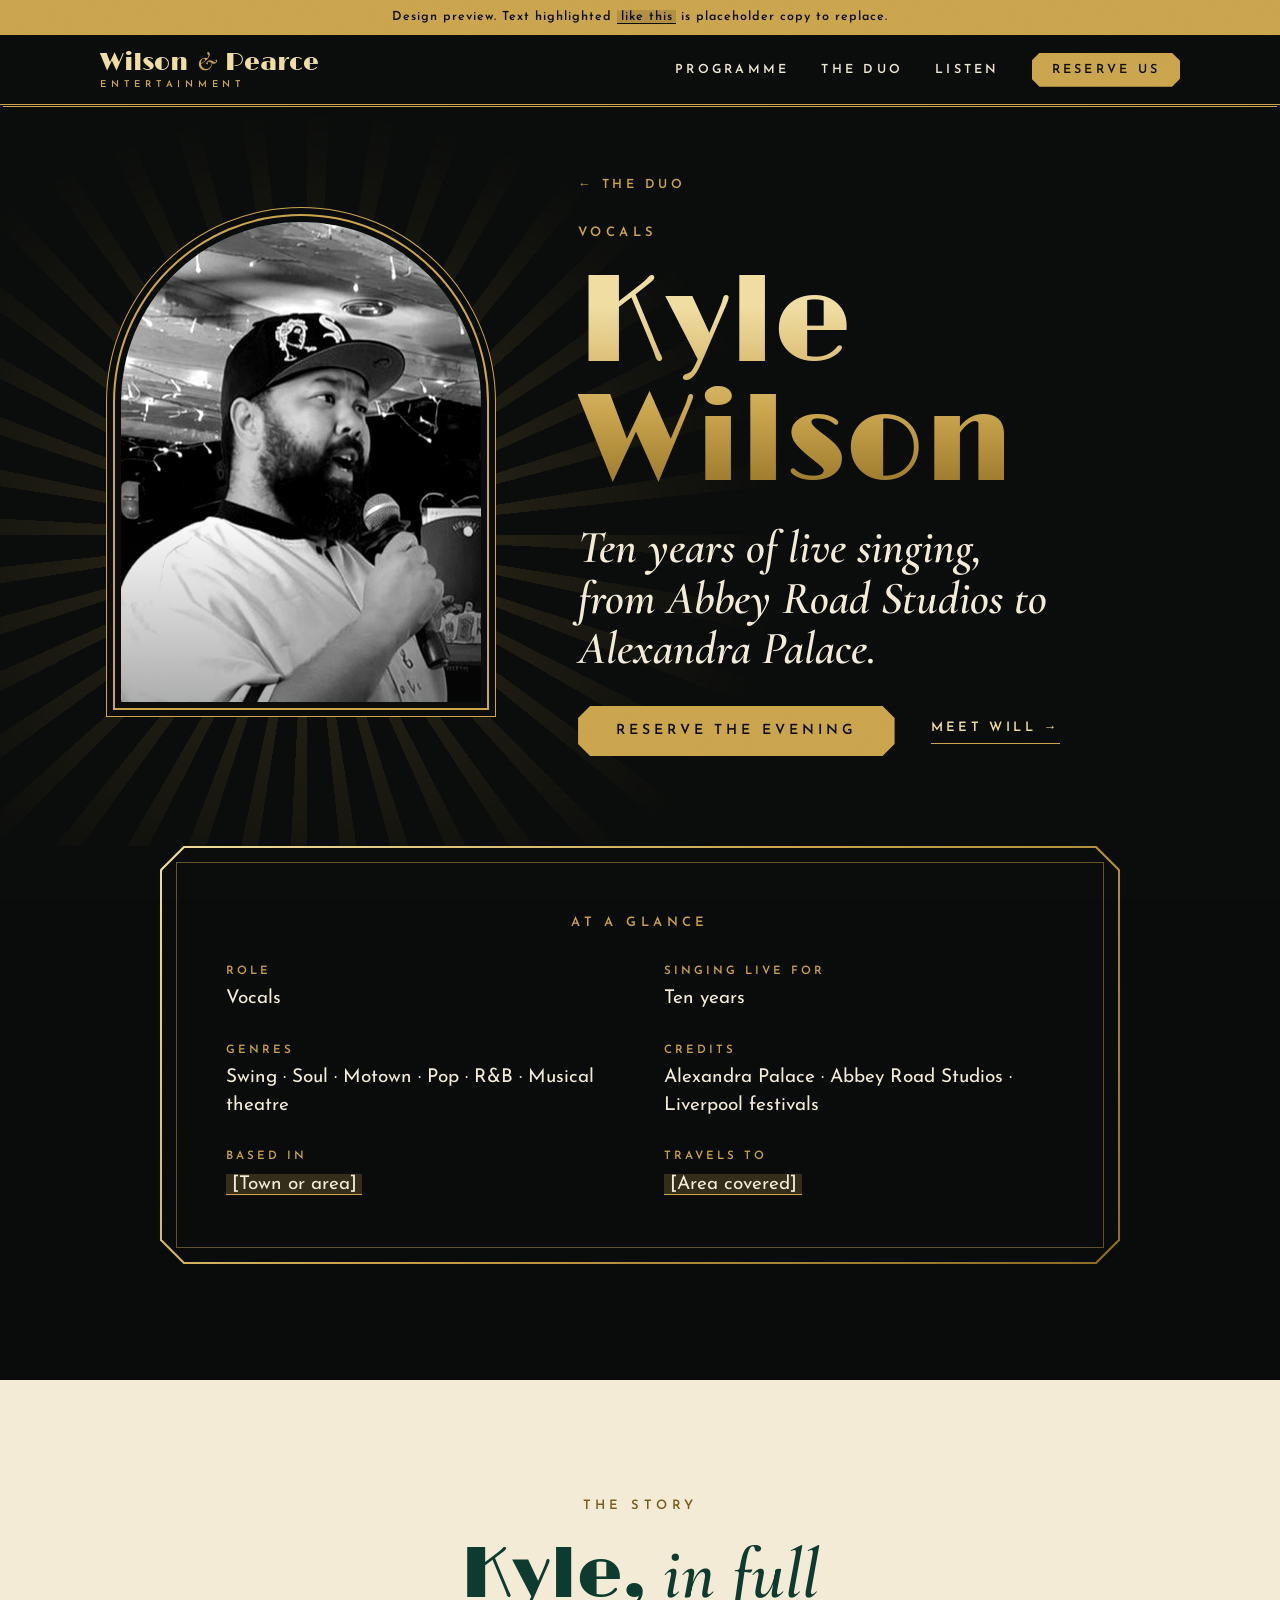
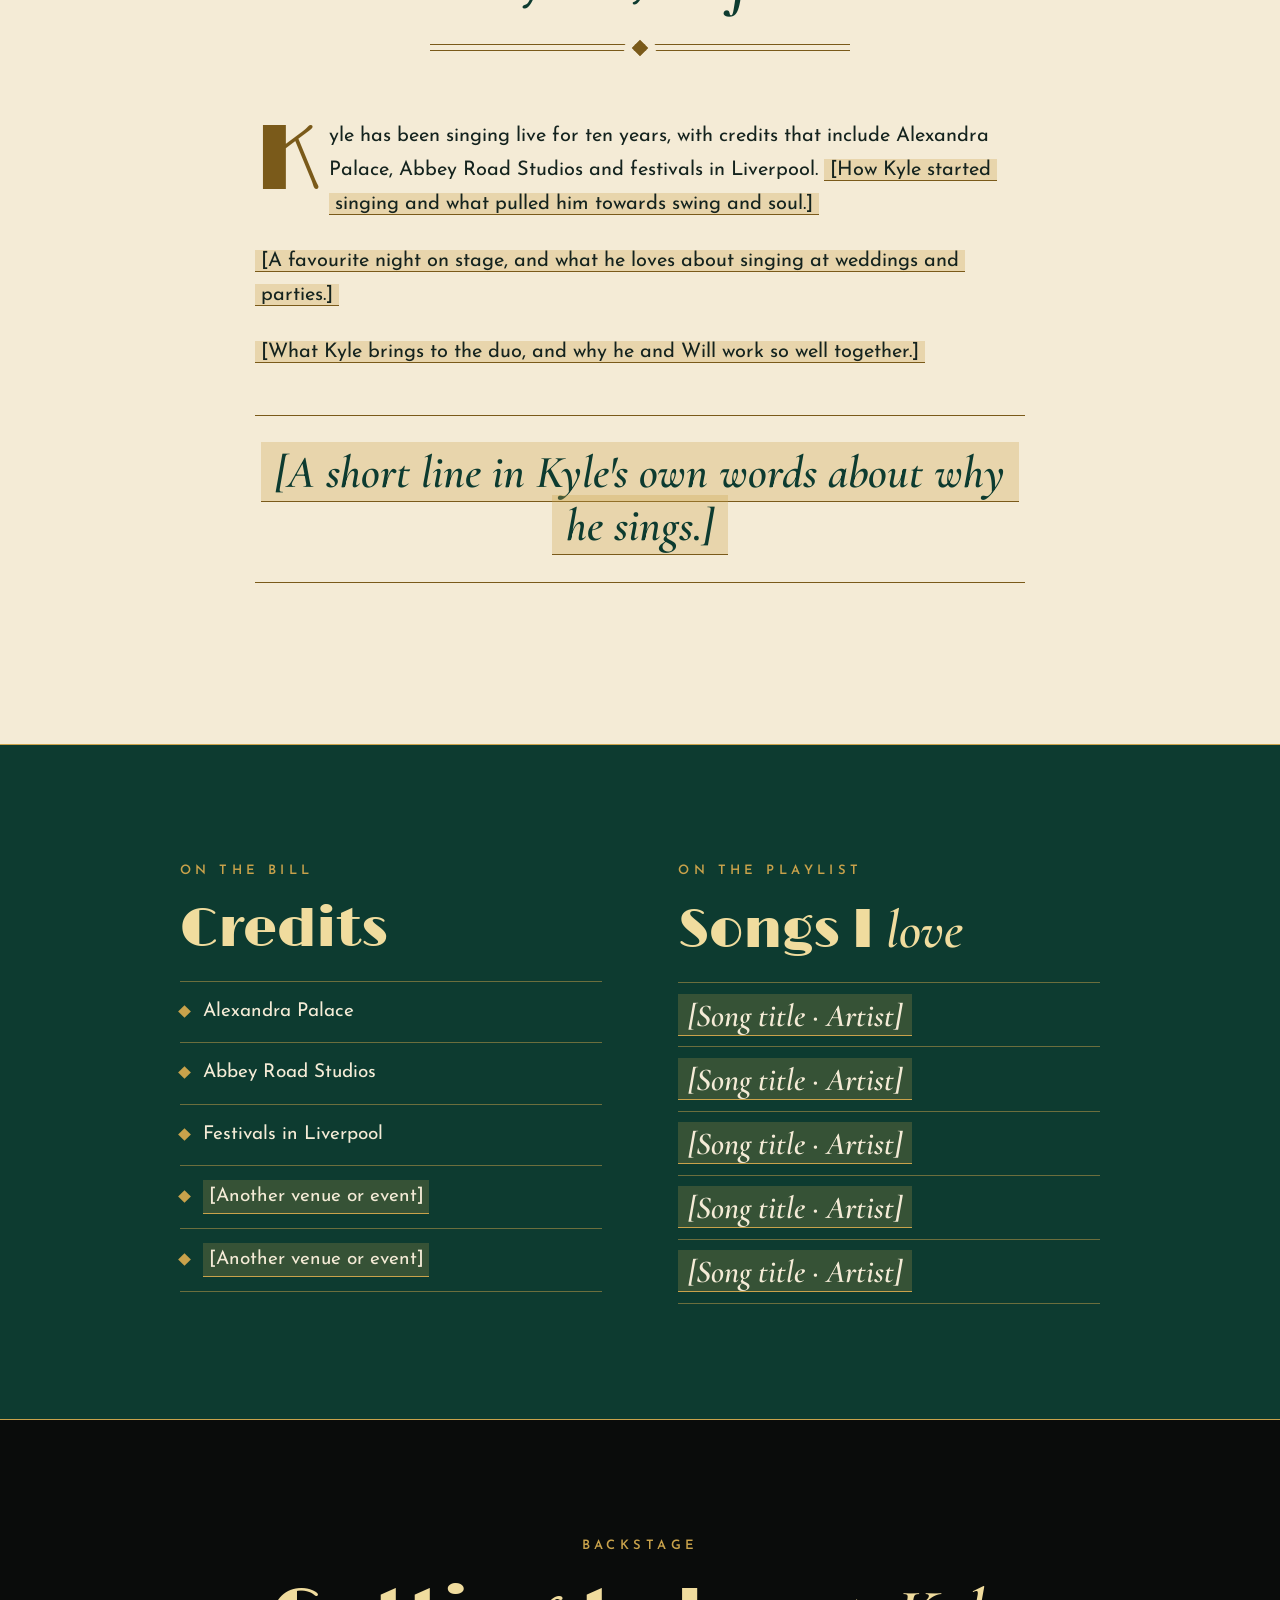
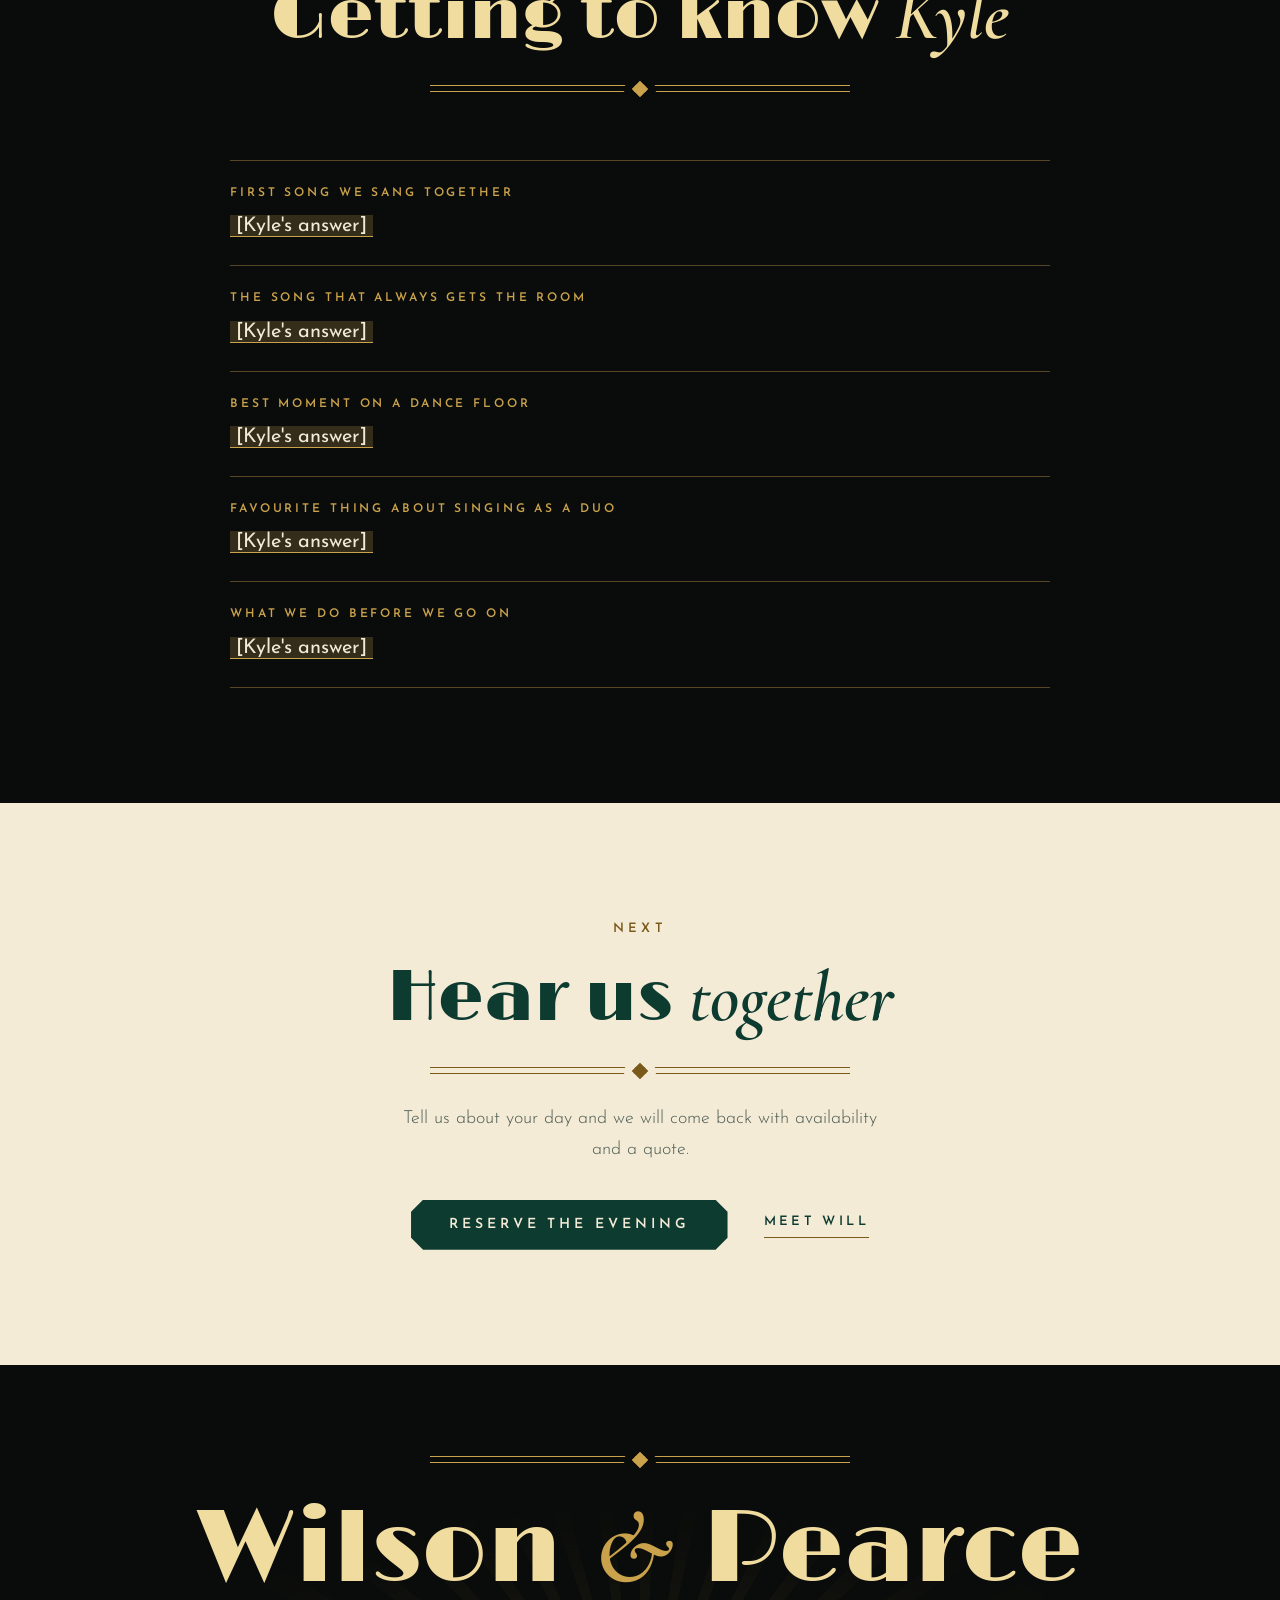
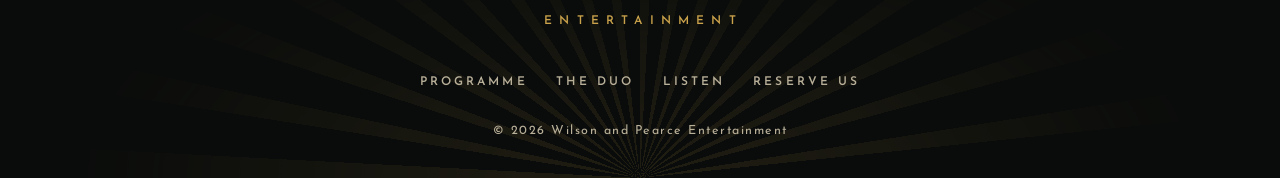
==== kyle.html @ 22809ca3 "Add files via upload" ====
<!doctype html>
<html lang="en-GB">
<head>
<meta charset="utf-8">
<meta name="viewport" content="width=device-width, initial-scale=1">
<meta name="description" content="Wilson and Pearce Entertainment: a live vocal duo for weddings, parties and events. Swing, soul, Motown and pop in close harmony.">
<title>Kyle Wilson | Wilson and Pearce Entertainment</title>
<link rel="canonical" href="https://wilsonandpearce.co.uk/kyle.html">
<meta property="og:url" content="https://wilsonandpearce.co.uk/kyle.html">
<meta property="og:site_name" content="Wilson and Pearce Entertainment">
<link rel="stylesheet" href="https://fonts.googleapis.com/css2?family=Limelight&family=Josefin+Sans:wght@300;400;600&family=Cormorant+Garamond:ital,wght@1,500;1,600&display=swap">
<link rel="stylesheet" href="style.css">
</head>
<body>
<p class="draft-note">Design preview. Text highlighted <span class="ph">like this</span> is placeholder copy to replace.</p>

<header class="site-header">
  <div class="wrap bar">
    <a class="brand" href="./" aria-label="Wilson and Pearce Entertainment, back to top">
      <span class="brand-name">Wilson <em>&amp;</em> Pearce</span>
      <span class="brand-sub">Entertainment</span>
    </a>
    <nav aria-label="Main">
      <button class="menu-btn" type="button" aria-expanded="false" aria-controls="menu">Menu</button>
      <ul id="menu">
        <li><a href="./#programme">Programme</a></li>
        <li><a href="./#us">The duo</a></li>
        <li><a href="./#listen">Listen</a></li>
        <li><a class="nav-cta" href="./#hello">Reserve us</a></li>
      </ul>
    </nav>
  </div>
</header>

<main>
  <section class="bio-hero">
    <div class="burst" aria-hidden="true"></div>
    <div class="wrap bio-hero-grid">
      <div class="bio-photo"><div class="arch photo"><img src="kyle.jpg" alt="Kyle Wilson singing into a microphone, in black and white"></div></div>
      <div class="bio-intro">
        <a class="crumb caps" href="./#us">&larr; The duo</a>
        <p class="kicker">Vocals</p>
        <h1 aria-label="Kyle Wilson"><span>Kyle</span><span>Wilson</span></h1>
        <p class="tagline">Ten years of live singing, from Abbey Road Studios to Alexandra Palace.</p>
        <div class="actions left">
          <a class="btn" href="./#hello">Reserve the evening</a>
          <a class="link" href="will.html">Meet Will &rarr;</a>
        </div>
      </div>
    </div>
  </section>

  <section class="section glance" style="padding-top:0">
    <div class="wrap">
      <div class="card"><div class="card-in">
        <p class="kicker center" style="margin-bottom:28px;position:relative">At a glance</p>
        <dl class="facts"><div><dt>Role</dt><dd>Vocals</dd></div><div><dt>Singing live for</dt><dd>Ten years</dd></div><div><dt>Genres</dt><dd>Swing &middot; Soul &middot; Motown &middot; Pop &middot; R&amp;B &middot; Musical theatre</dd></div><div><dt>Credits</dt><dd>Alexandra Palace &middot; Abbey Road Studios &middot; Liverpool festivals</dd></div><div><dt>Based in</dt><dd><span class="ph">[Town or area]</span></dd></div><div><dt>Travels to</dt><dd><span class="ph">[Area covered]</span></dd></div></dl>
      </div></div>
    </div>
  </section>

  <section class="section paper story">
    <div class="wrap">
      <div class="head">
        <p class="kicker">The story</p>
        <h2>Kyle, <em>in full</em></h2>
        <div class="rule" style="margin-top:28px" aria-hidden="true"><i></i></div>
      </div>
      <div class="story-in drop">
        <p>Kyle has been singing live for ten years, with credits that include Alexandra Palace, Abbey Road Studios and festivals in Liverpool. <span class="ph">[How Kyle started singing and what pulled him towards swing and soul.]</span></p><p><span class="ph">[A favourite night on stage, and what he loves about singing at weddings and parties.]</span></p><p><span class="ph">[What Kyle brings to the duo, and why he and Will work so well together.]</span></p>
        <blockquote class="pullquote" style="margin-inline:0"><span class="ph">[A short line in Kyle's own words about why he sings.]</span></blockquote>
      </div>
    </div>
  </section>

  <section class="section listen">
    <div class="wrap two-col">
      <div>
        <p class="kicker">On the bill</p>
        <h2>Credits</h2>
        <ul class="credits"><li>Alexandra Palace</li><li>Abbey Road Studios</li><li>Festivals in Liverpool</li><li><span class="ph">[Another venue or event]</span></li><li><span class="ph">[Another venue or event]</span></li></ul>
      </div>
      <div>
        <p class="kicker">On the playlist</p>
        <h2>Songs I <em>love</em></h2>
        <ul class="songs" style="margin-top:0"><li><span class="ph">[Song title &middot; Artist]</span></li><li><span class="ph">[Song title &middot; Artist]</span></li><li><span class="ph">[Song title &middot; Artist]</span></li><li><span class="ph">[Song title &middot; Artist]</span></li><li><span class="ph">[Song title &middot; Artist]</span></li></ul>
      </div>
    </div>
  </section>

  <section class="section">
    <div class="wrap">
      <div class="head">
        <p class="kicker">Backstage</p>
        <h2>Getting to know <em>Kyle</em></h2>
        <div class="rule" style="margin-top:28px" aria-hidden="true"><i></i></div>
      </div>
      <dl class="qa-list"><div><dt>First song we sang together</dt><dd><span class="ph">[Kyle's answer]</span></dd></div><div><dt>The song that always gets the room</dt><dd><span class="ph">[Kyle's answer]</span></dd></div><div><dt>Best moment on a dance floor</dt><dd><span class="ph">[Kyle's answer]</span></dd></div><div><dt>Favourite thing about singing as a duo</dt><dd><span class="ph">[Kyle's answer]</span></dd></div><div><dt>What we do before we go on</dt><dd><span class="ph">[Kyle's answer]</span></dd></div></dl>
    </div>
  </section>

  <section class="section paper next">
    <div class="wrap">
      <div class="head center">
        <p class="kicker">Next</p>
        <h2>Hear us <em>together</em></h2>
        <div class="rule" style="margin-top:28px" aria-hidden="true"><i></i></div>
        <p class="sub">Tell us about your day and we will come back with availability and a quote.</p>
        <div class="actions">
          <a class="btn" href="./#hello">Reserve the evening</a>
          <a class="link" href="will.html">Meet Will</a>
        </div>
      </div>
    </div>
  </section>
</main>

<footer>
  <div class="wrap">
    <div class="rule" aria-hidden="true"><i></i></div>
    <p class="big-name">Wilson <em>&amp;</em> Pearce</p>
    <p class="foot-sub">Entertainment</p>
    <nav class="footer-links" aria-label="Footer">
      <a href="./#programme">Programme</a><a href="./#us">The duo</a><a href="./#listen">Listen</a><a href="./#hello">Reserve us</a>
    </nav>
    <p class="legal">&copy; 2026 Wilson and Pearce Entertainment</p>
  </div>
</footer>

<script>
  (function () {
    var btn = document.querySelector('.menu-btn');
    var menu = document.getElementById('menu');
    btn.addEventListener('click', function () {
      var open = menu.classList.toggle('open');
      btn.setAttribute('aria-expanded', open ? 'true' : 'false');
    });
    menu.addEventListener('click', function (e) {
      if (e.target.closest('a')) { menu.classList.remove('open'); btn.setAttribute('aria-expanded', 'false'); }
    });
    })();</script>
</body>
</html>
---- style.css ----
/* Layout concept: a 1920s supper club after dark. Symmetric Art Deco composition on black and emerald: a gold sunburst behind two arched, triple-framed portraits, a theatre marquee of blinking bulbs, and the evening printed on a chamfered programme card. Ivory paper sections break up the dark. */
  :root{
    --noir:#0A0C0B;
    --emerald:#0D3B30;
    --emerald-deep:#082A22;
    --gold:#C9A24B;
    --gold-light:#F0DC9E;
    --gold-dark:#8E6B24;
    --gold-ink:#7A5A1A;
    --ivory:#F4EBD6;
    --ink:#14231E;
    --text:#EFE6D0;
    --soft:#B9B09A;
    --bg:var(--noir);
    --ph-bg:rgba(201,162,75,0.22);
    --font-display:'Limelight','Poiret One','Didot',Georgia,serif;
    --font-flair:'Cormorant Garamond','Garamond',Georgia,serif;
    --font-body:'Josefin Sans','Century Gothic','Avenir Next',sans-serif;
    --gutter:clamp(16px,4vw,40px);
    color-scheme:dark;
  }
  *,*::before,*::after{ box-sizing:border-box; }
  html{ scroll-behavior:smooth; }
  body{ background:var(--noir); color:var(--text); font-family:var(--font-body); font-weight:400; font-size:18px; line-height:1.7; -webkit-font-smoothing:antialiased; }
  body::after{
    content:""; position:fixed; inset:0; z-index:90; pointer-events:none; opacity:0.1; mix-blend-mode:overlay;
    background-image:url("data:image/svg+xml;utf8,<svg xmlns='http://www.w3.org/2000/svg' width='160' height='160'><filter id='n'><feTurbulence type='fractalNoise' baseFrequency='.9' numOctaves='2' stitchTiles='stitch'/><feColorMatrix values='0 0 0 0 1  0 0 0 0 1  0 0 0 0 1  0 0 0 .8 0'/></filter><rect width='100%' height='100%' filter='url(%23n)'/></svg>");
  }
  h1,h2,h3{ font-family:var(--font-display); font-weight:400; line-height:1.05; margin:0; text-wrap:balance; }
  h2{ font-size:clamp(36px,5.6vw,76px); color:var(--gold-light); }
  em,.flair{ font-family:var(--font-flair); font-style:italic; font-weight:600; letter-spacing:0; }
  p{ margin:0; text-wrap:pretty; }
  ul,ol,dl,dd{ list-style:none; margin:0; padding:0; }
  a{ color:inherit; text-decoration:none; }
  :focus-visible{ outline:2px solid var(--gold-light); outline-offset:4px; }
  .wrap{ max-width:1160px; margin-inline:auto; padding-inline:var(--gutter); }
  .caps{ font-family:var(--font-body); font-weight:600; font-size:12.5px; letter-spacing:0.28em; text-transform:uppercase; }
  .kicker{ font-family:var(--font-body); font-weight:600; font-size:13px; letter-spacing:0.34em; text-transform:uppercase; color:var(--gold); margin-bottom:20px; }
  .ph{ background:var(--ph-bg); box-shadow:inset 0 -1px 0 var(--gold); padding:0.05em 0.3em; -webkit-box-decoration-break:clone; box-decoration-break:clone; }
  .center{ text-align:center; }

  /* Deco rule: double line with a diamond */
  .rule{ position:relative; height:14px; max-width:420px; margin:0 auto; }
  .rule::before{ content:""; position:absolute; left:0; right:0; top:3px; border-top:1px solid var(--gold); box-shadow:0 6px 0 var(--gold); }
  .rule i{ position:absolute; left:50%; top:50%; width:12px; height:12px; transform:translate(-50%,-50%) rotate(45deg); background:var(--gold); outline:7px solid var(--bg); }

  .draft-note{ background:var(--gold); color:var(--noir); font-weight:600; font-size:12.5px; letter-spacing:0.08em; text-align:center; padding:8px var(--gutter); line-height:1.5; }
  .draft-note .ph{ background:rgba(10,12,11,0.14); box-shadow:inset 0 -1px 0 var(--noir); }

  /* Header */
  .site-header{ position:sticky; top:env(safe-area-inset-top,0px); z-index:50; background:var(--noir); border-bottom:1px solid var(--gold); box-shadow:0 4px 0 -3px var(--noir),0 5px 0 -3px var(--gold); }
  .bar{ display:flex; align-items:center; justify-content:space-between; gap:16px; padding-block:14px; }
  .brand{ display:flex; flex-direction:column; gap:5px; min-width:0; }
  .brand-name{ font-family:var(--font-display); font-size:25px; line-height:1; color:var(--gold-light); white-space:nowrap; }
  .brand-name em{ color:var(--gold); padding-inline:0.1em; font-size:1.05em; }
  .brand-sub{ font-weight:600; font-size:9.5px; letter-spacing:0.5em; text-transform:uppercase; color:var(--gold); line-height:1; }
  nav ul{ display:flex; align-items:center; gap:32px; }
  nav a{ font-weight:600; font-size:12.5px; letter-spacing:0.26em; text-transform:uppercase; color:var(--text); padding-block:6px; border-bottom:1px solid transparent; transition:color .2s ease, border-color .2s ease; }
  nav a:hover{ color:var(--gold-light); border-bottom-color:var(--gold); }
  nav a.nav-cta{ color:var(--noir); background:var(--gold); padding:11px 20px; border:0; transition:background-color .2s ease; clip-path:polygon(8px 0,calc(100% - 8px) 0,100% 8px,100% calc(100% - 8px),calc(100% - 8px) 100%,8px 100%,0 calc(100% - 8px),0 8px); }
  nav a.nav-cta:hover{ background:var(--gold-light); color:var(--noir); }
  .menu-btn{ display:none; font:600 12.5px/1 var(--font-body); letter-spacing:0.24em; text-transform:uppercase; color:var(--gold-light); background:transparent; border:1px solid var(--gold); padding:12px 18px; cursor:pointer; }

  .btn{ display:inline-flex; align-items:center; justify-content:center; background:var(--gold); color:var(--noir); border:0; padding:18px 38px;
    font:600 14px/1 var(--font-body); letter-spacing:0.28em; text-transform:uppercase; cursor:pointer; transition:background-color .2s ease;
    clip-path:polygon(12px 0,calc(100% - 12px) 0,100% 12px,100% calc(100% - 12px),calc(100% - 12px) 100%,12px 100%,0 calc(100% - 12px),0 12px); }
  .btn:hover{ background:var(--gold-light); }
  .link{ font-weight:600; font-size:13px; letter-spacing:0.26em; text-transform:uppercase; color:var(--gold-light); border-bottom:1px solid var(--gold); padding-bottom:4px; }
  .link:hover{ color:var(--ivory); }
  .actions{ display:flex; flex-wrap:wrap; justify-content:center; align-items:center; gap:22px 36px; }

  /* Hero */
  .hero{ position:relative; isolation:isolate; text-align:center; padding-block:clamp(40px,6vw,80px) clamp(56px,8vw,104px); overflow-x:clip; }
  .burst{ position:absolute; z-index:-1; inset:0; opacity:0.55; animation:glow 7s ease-in-out infinite;
    background:repeating-conic-gradient(from -90deg at 50% 66%,rgba(201,162,75,0.34) 0 3deg,transparent 3deg 9deg);
    -webkit-mask-image:radial-gradient(ellipse 62% 70% at 50% 66%,#000 5%,transparent 72%); mask-image:radial-gradient(ellipse 62% 70% at 50% 66%,#000 5%,transparent 72%); }
  @keyframes glow{ 0%,100%{ opacity:0.42; } 50%{ opacity:0.7; } }
  .eyebrow{ display:flex; align-items:center; justify-content:center; gap:18px; color:var(--gold); margin-bottom:22px; }
  .eyebrow::before,.eyebrow::after{ content:""; width:clamp(32px,8vw,90px); border-top:1px solid var(--gold); }
  .hero h1{ font-size:clamp(60px,11vw,152px); line-height:0.98; color:var(--gold-light); }
  .hero h1 span{ display:block; }
  .hero h1 em{ color:var(--gold); font-size:0.9em; padding-right:0.08em; }
  @supports ((-webkit-background-clip:text) or (background-clip:text)){
    .hero h1{ background:linear-gradient(180deg,var(--gold-light) 18%,var(--gold) 62%,var(--gold-dark) 100%); -webkit-background-clip:text; background-clip:text; -webkit-text-fill-color:transparent; color:transparent; }
    .hero h1 em{ -webkit-text-fill-color:transparent; }
  }
  .h1-sub{ margin-top:18px; font-family:var(--font-body); font-weight:600; font-size:clamp(12px,1.6vw,18px); letter-spacing:0.7em; text-transform:uppercase; color:var(--gold); padding-left:0.7em; -webkit-text-fill-color:var(--gold); }
  .tagline{ margin-top:22px; font-family:var(--font-flair); font-style:italic; font-weight:600; font-size:clamp(26px,3.6vw,46px); line-height:1.1; color:var(--ivory); }

  .portraits{ display:flex; justify-content:center; align-items:flex-start; gap:clamp(34px,7vw,104px); margin-block:clamp(36px,5vw,64px) clamp(36px,5vw,56px); padding-top:16px; }
  .portrait{ margin:0; width:clamp(150px,25vw,290px); }
  .arch{ position:relative; width:100%; aspect-ratio:3/4; border-radius:999px 999px 0 0; overflow:hidden; background:var(--emerald);
    box-shadow:0 0 0 6px var(--noir),0 0 0 8px var(--gold),0 0 0 14px var(--noir),0 0 0 15px var(--gold); }
  .arch img{ display:block; width:100%; height:100%; object-fit:cover; object-position:50% 30%; filter:grayscale(1) contrast(1.06); }
  .arch.photo::after{ content:""; position:absolute; inset:0; background:linear-gradient(180deg,rgba(10,12,11,0) 60%,rgba(10,12,11,0.35)); pointer-events:none; }
  .soon{ display:flex; flex-direction:column; align-items:center; justify-content:center; gap:8px; text-align:center; color:var(--gold-light);
    background:repeating-conic-gradient(from 0deg at 50% 100%,rgba(201,162,75,0.2) 0 5deg,transparent 5deg 12deg),var(--emerald); }
  .soon b{ font-family:var(--font-display); font-weight:400; font-size:clamp(64px,11vw,120px); line-height:1; color:var(--gold); }
  .soon small{ font-weight:600; font-size:10.5px; letter-spacing:0.22em; text-transform:uppercase; padding-inline:10px; }
  .portrait figcaption{ margin-top:30px; font-weight:600; font-size:13px; letter-spacing:0.3em; text-transform:uppercase; color:var(--gold-light); }
  .lede{ max-width:50ch; margin:0 auto 34px; color:var(--text); font-size:19px; font-weight:300; }
  .lede b{ font-weight:600; color:var(--gold-light); }

  /* Marquee */
  .marquee{ background:var(--emerald); border-block:1px solid var(--gold); padding-block:4px; }
  .bulbs{ position:relative; height:16px; overflow:hidden; }
  .bulbs::before,.bulbs::after{ content:""; position:absolute; inset:0;
    background:radial-gradient(circle,var(--gold-light) 3px,rgba(240,220,158,0) 5px) 0 50%/26px 16px repeat-x; animation:blink 1.8s steps(1) infinite; }
  .bulbs::after{ background-position:13px 50%; animation-delay:0.9s; }
  @keyframes blink{ 0%,100%{ opacity:1; } 50%{ opacity:0.2; } }
  .ticker{ overflow:hidden; }
  .ticker-track{ display:flex; width:max-content; animation:slide 34s linear infinite; }
  .ticker ul{ display:flex; align-items:center; gap:32px; padding:10px 16px; flex-shrink:0; }
  .ticker li{ font-family:var(--font-display); font-size:clamp(22px,3vw,34px); line-height:1; color:var(--gold-light); white-space:nowrap; }
  .ticker li.dot{ width:10px; height:10px; background:var(--gold); transform:rotate(45deg); }
  @keyframes slide{ to{ transform:translateX(-50%); } }

  .section{ padding-block:clamp(64px,9vw,128px); }
  section[id]{ scroll-margin-top:72px; }
  .head{ text-align:center; margin-bottom:clamp(36px,5vw,64px); }
  .head h2{ margin-bottom:26px; }
  .head .sub{ max-width:44ch; margin:26px auto 0; color:var(--soft); font-weight:300; }

  /* Programme card */
  .card{ --c:24px; max-width:960px; margin-inline:auto; padding:2px; background:linear-gradient(135deg,var(--gold-light),var(--gold) 45%,var(--gold-dark));
    clip-path:polygon(var(--c) 0,calc(100% - var(--c)) 0,100% var(--c),100% calc(100% - var(--c)),calc(100% - var(--c)) 100%,var(--c) 100%,0 calc(100% - var(--c)),0 var(--c)); }
  .card-in{ --c:23px; position:relative; background:var(--noir); padding:clamp(28px,5vw,64px);
    clip-path:polygon(var(--c) 0,calc(100% - var(--c)) 0,100% var(--c),100% calc(100% - var(--c)),calc(100% - var(--c)) 100%,var(--c) 100%,0 calc(100% - var(--c)),0 var(--c)); }
  .card-in::before{ content:""; position:absolute; inset:14px; border:1px solid rgba(201,162,75,0.45); pointer-events:none; }
  .prog{ position:relative; }
  .prog li{ display:grid; grid-template-columns:130px minmax(0,1fr); gap:4px 28px; align-items:baseline; padding-block:26px; border-top:1px solid rgba(201,162,75,0.4); }
  .prog li:first-child{ border-top:0; padding-top:6px; }
  .prog time{ font-family:var(--font-display); font-size:clamp(24px,3vw,32px); color:var(--gold); line-height:1.1; }
  .prog h3{ font-size:clamp(28px,3.6vw,42px); color:var(--ivory); margin-bottom:6px; }
  .prog p{ color:var(--soft); font-weight:300; max-width:46ch; }
  .prog .tags{ display:block; margin-top:10px; font-weight:600; font-size:11.5px; letter-spacing:0.26em; text-transform:uppercase; color:var(--gold); }
  .note-row{ position:relative; margin-top:10px; text-align:center; font-size:15px; color:var(--soft); }

  /* Paper sections */
  .paper{ --bg:var(--ivory); --ph-bg:rgba(201,162,75,0.3); background:var(--ivory); color:var(--ink); color-scheme:light; }
  .paper h2{ color:var(--emerald); }
  .paper .kicker{ color:var(--gold-ink); }
  .paper .head .sub{ color:#4A5A52; }
  .paper .ph{ box-shadow:inset 0 -1px 0 var(--gold-ink); }
  .paper .rule::before{ border-color:var(--gold-ink); box-shadow:0 6px 0 var(--gold-ink); }
  .paper .rule i{ background:var(--gold-ink); }
  .us-grid{ display:grid; grid-template-columns:repeat(2,minmax(0,1fr)); gap:clamp(48px,7vw,96px); max-width:1000px; margin-inline:auto; }
  .who{ min-width:0; display:flex; flex-direction:column; align-items:center; text-align:center; gap:12px; }
  .who .arch{ width:min(100%,300px); margin:16px 0 26px;
    box-shadow:0 0 0 6px var(--ivory),0 0 0 8px var(--gold-ink),0 0 0 14px var(--ivory),0 0 0 15px var(--gold-ink); }
  .who h3{ font-size:clamp(52px,7vw,92px); color:var(--emerald); }
  .role{ font-weight:600; font-size:12.5px; letter-spacing:0.28em; text-transform:uppercase; color:var(--gold-ink); }
  .who .bio{ max-width:38ch; margin-top:6px; }
  .qa{ width:100%; margin-top:10px; text-align:left; }
  .qa div{ padding-block:14px; border-top:1px solid rgba(122,90,26,0.5); }
  .qa dt{ font-weight:600; font-size:11.5px; letter-spacing:0.22em; text-transform:uppercase; color:var(--gold-ink); margin-bottom:3px; }
  .qa dd{ color:#3A4A43; }

  /* Listen */
  .listen{ --bg:var(--emerald); background:var(--emerald); border-block:1px solid var(--gold); }
  .listen-grid{ display:grid; grid-template-columns:minmax(0,1.1fr) minmax(0,0.9fr); gap:clamp(36px,6vw,80px); align-items:center; }
  .frame{ --c:22px; padding:2px; background:linear-gradient(135deg,var(--gold-light),var(--gold) 45%,var(--gold-dark));
    clip-path:polygon(var(--c) 0,calc(100% - var(--c)) 0,100% var(--c),100% calc(100% - var(--c)),calc(100% - var(--c)) 100%,var(--c) 100%,0 calc(100% - var(--c)),0 var(--c)); }
  .video{ --c:21px; position:relative; aspect-ratio:16/10; max-width:100%; display:flex; align-items:center; justify-content:center;
    background:repeating-conic-gradient(from 0deg at 50% 100%,rgba(201,162,75,0.14) 0 4deg,transparent 4deg 10deg),var(--noir);
    clip-path:polygon(var(--c) 0,calc(100% - var(--c)) 0,100% var(--c),100% calc(100% - var(--c)),calc(100% - var(--c)) 100%,var(--c) 100%,0 calc(100% - var(--c)),0 var(--c)); }
  .play{ width:94px; height:94px; border-radius:50%; background:var(--gold); display:flex; align-items:center; justify-content:center; box-shadow:0 0 0 6px var(--noir),0 0 0 7px var(--gold); }
  .play svg{ width:28px; height:28px; margin-left:6px; }
  .play path{ fill:var(--noir); }
  .video p{ position:absolute; inset:auto 0 16px; text-align:center; padding-inline:16px; color:var(--gold-light); font-weight:600; font-size:11.5px; letter-spacing:0.26em; text-transform:uppercase; }
  .listen-copy{ min-width:0; }
  .listen-copy h2{ margin-bottom:16px; }
  .listen-copy > p{ color:var(--soft); font-weight:300; max-width:34ch; }
  .songs{ margin-top:26px; }
  .songs li{ padding-block:14px; border-top:1px solid rgba(201,162,75,0.5); font-family:var(--font-flair); font-style:italic; font-weight:600; font-size:clamp(24px,2.6vw,32px); line-height:1.1; color:var(--ivory); }
  .songs li:last-child{ border-bottom:1px solid rgba(201,162,75,0.5); }

  /* Words */
  .words-in{ position:relative; max-width:900px; margin:0 auto; text-align:center; }
  .mark{ font-family:var(--font-display); font-size:clamp(100px,14vw,170px); line-height:0.7; color:var(--gold); height:0.55em; overflow:visible; }
  .words blockquote{ margin:22px 0 28px; font-family:var(--font-flair); font-style:italic; font-weight:600; font-size:clamp(30px,4.6vw,56px); line-height:1.12; color:var(--ivory); }
  .words figcaption{ font-weight:600; font-size:13px; letter-spacing:0.28em; text-transform:uppercase; color:var(--gold-light); }
  .words .rule{ margin-top:36px; }

  /* Hello */
  .hello-grid{ display:grid; grid-template-columns:minmax(0,0.8fr) minmax(0,1.2fr); gap:clamp(36px,6vw,88px); align-items:start; max-width:1000px; margin-inline:auto; }
  .contact{ display:grid; gap:18px; }
  .contact div{ display:flex; flex-direction:column; gap:2px; }
  .contact dt{ font-weight:600; font-size:11.5px; letter-spacing:0.24em; text-transform:uppercase; color:var(--gold-ink); }
  form{ display:grid; gap:24px; min-width:0; }
  .row2{ display:grid; grid-template-columns:repeat(2,minmax(0,1fr)); gap:24px; }
  .field{ display:flex; flex-direction:column; gap:4px; min-width:0; }
  label{ font-weight:600; font-size:11.5px; letter-spacing:0.22em; text-transform:uppercase; color:var(--gold-ink); }
  input,select,textarea{ width:100%; font:inherit; font-size:18px; font-weight:400; color:var(--ink); background:transparent; border:0; border-bottom:2px solid var(--emerald); border-radius:0; padding:10px 0; }
  select{ appearance:none; -webkit-appearance:none; cursor:pointer; padding-right:28px;
    background-image:linear-gradient(45deg,transparent 50%,var(--emerald) 50%),linear-gradient(135deg,var(--emerald) 50%,transparent 50%);
    background-position:calc(100% - 12px) 55%,calc(100% - 6px) 55%; background-size:6px 6px,6px 6px; background-repeat:no-repeat; }
  input:focus,select:focus,textarea:focus{ outline:none; background-color:rgba(201,162,75,0.16); border-bottom-color:var(--gold-ink); }
  textarea{ resize:vertical; min-height:110px; }
  .form-foot{ display:flex; flex-wrap:wrap; align-items:center; gap:18px 24px; }
  .paper .btn{ background:var(--emerald); color:var(--ivory); }
  .paper .btn:hover{ background:var(--ink); }
  #form-status{ font-size:15px; flex:1 1 220px; min-width:0; color:#3A4A43; }

  /* Footer */
  footer{ background:var(--noir); text-align:center; padding-block:clamp(48px,7vw,88px) 36px; overflow:hidden; position:relative; isolation:isolate; }
  footer::before{ content:""; position:absolute; z-index:-1; inset:0; opacity:0.4;
    background:repeating-conic-gradient(from -90deg at 50% 100%,rgba(201,162,75,0.3) 0 3deg,transparent 3deg 9deg);
    -webkit-mask-image:radial-gradient(ellipse 60% 90% at 50% 100%,#000,transparent 75%); mask-image:radial-gradient(ellipse 60% 90% at 50% 100%,#000,transparent 75%); }
  .big-name{ font-family:var(--font-display); font-size:clamp(40px,8vw,104px); line-height:1; color:var(--gold-light); margin-block:30px 10px; }
  .big-name em{ color:var(--gold); padding-inline:0.08em; }
  .foot-sub{ font-weight:600; font-size:12px; letter-spacing:0.6em; text-transform:uppercase; color:var(--gold); padding-left:0.6em; margin-bottom:34px; }
  .footer-links{ display:flex; flex-wrap:wrap; justify-content:center; gap:8px 28px; margin-bottom:22px; }
  .footer-links a{ font-weight:600; font-size:12px; letter-spacing:0.26em; text-transform:uppercase; color:var(--soft); }
  .footer-links a:hover{ color:var(--gold-light); }
  .legal{ font-size:12.5px; letter-spacing:0.12em; color:var(--soft); }

  @media (max-width:900px){
    .listen-grid,.hello-grid{ grid-template-columns:minmax(0,1fr); }
  }
  @media (max-width:760px){
    .menu-btn{ display:inline-block; }
    nav ul{ display:none; position:absolute; top:100%; left:0; right:0; flex-direction:column; align-items:flex-start; gap:20px; background:var(--noir); border-bottom:1px solid var(--gold); padding:22px var(--gutter) 28px; }
    nav ul.open{ display:flex; }
    nav a{ font-size:14px; }
    .us-grid{ grid-template-columns:minmax(0,1fr); }
    .prog li{ grid-template-columns:minmax(0,1fr); }
    .portraits{ gap:34px; }
    .portrait{ width:36vw; }
    .portrait figcaption{ font-size:11px; letter-spacing:0.2em; margin-top:26px; }
  }
  @media (max-width:560px){
    .row2{ grid-template-columns:minmax(0,1fr); }
    .brand-name{ font-size:21px; }
    .brand-sub{ letter-spacing:0.4em; }
    .eyebrow{ letter-spacing:0.2em; gap:12px; }
  }
  @media (prefers-reduced-motion:reduce){
    html{ scroll-behavior:auto; }
    .burst,.bulbs::before,.bulbs::after,.ticker-track{ animation:none; }
    *{ transition:none !important; }
  }

  html,body{ margin:0; }
  .paper .link{ color:var(--emerald); border-bottom-color:var(--gold-ink); }
  .paper .link:hover{ color:var(--ink); }
  .who h3 a{ color:inherit; }
  .arch-link{ display:block; width:min(100%,300px); }
  .arch-link .arch{ width:100%; margin:16px 0 26px; }
  .who .link{ margin-top:10px; align-self:center; }
  .portrait figcaption a{ border-bottom:1px solid transparent; transition:border-color .2s ease; }
  .portrait figcaption a:hover{ border-bottom-color:var(--gold); }

  /* Bio pages */
  .bio-hero{ position:relative; isolation:isolate; overflow-x:clip; padding-block:clamp(36px,5vw,72px) clamp(56px,7vw,96px); }
  .bio-hero .burst{ background:repeating-conic-gradient(from -90deg at 24% 58%,rgba(201,162,75,0.34) 0 3deg,transparent 3deg 9deg);
    -webkit-mask-image:radial-gradient(ellipse 52% 80% at 24% 58%,#000 5%,transparent 72%); mask-image:radial-gradient(ellipse 52% 80% at 24% 58%,#000 5%,transparent 72%); }
  .bio-hero-grid{ display:grid; grid-template-columns:minmax(0,0.8fr) minmax(0,1.2fr); gap:clamp(40px,6vw,88px); align-items:center; }
  .bio-photo{ display:flex; justify-content:center; padding:16px; min-width:0; }
  .bio-photo .arch{ width:min(100%,360px); }
  .bio-intro{ min-width:0; }
  .crumb{ display:inline-block; color:var(--gold); margin-bottom:22px; padding-bottom:3px; border-bottom:1px solid transparent; }
  .crumb:hover{ border-bottom-color:var(--gold); }
  .bio-intro h1{ font-size:clamp(60px,9.5vw,136px); line-height:0.98; color:var(--gold-light); }
  .bio-intro h1 span{ display:block; }
  @supports ((-webkit-background-clip:text) or (background-clip:text)){
    .bio-intro h1{ background:linear-gradient(180deg,var(--gold-light) 18%,var(--gold) 62%,var(--gold-dark) 100%); -webkit-background-clip:text; background-clip:text; -webkit-text-fill-color:transparent; color:transparent; }
  }
  .bio-intro .tagline{ margin-top:20px; max-width:30ch; }
  .actions.left{ justify-content:flex-start; margin-top:32px; }

  .facts{ position:relative; display:grid; grid-template-columns:repeat(2,minmax(0,1fr)); gap:28px 48px; }
  .facts dt{ font-weight:600; font-size:11.5px; letter-spacing:0.26em; text-transform:uppercase; color:var(--gold); margin-bottom:4px; }
  .facts dd{ color:var(--ivory); font-size:19px; line-height:1.45; }

  .story-in{ max-width:70ch; margin-inline:auto; }
  .story-in p{ font-size:20px; margin-bottom:1.15em; }
  .story-in.drop p:first-of-type::first-letter{ font-family:var(--font-display); float:left; font-size:4.6em; line-height:0.8; padding:0.06em 0.1em 0 0; color:var(--gold-ink); }
  .pullquote{ margin:46px 0; padding:30px 0; border-block:1px solid var(--gold-ink); text-align:center; font-family:var(--font-flair); font-style:italic; font-weight:600; font-size:clamp(28px,3.8vw,46px); line-height:1.15; color:var(--emerald); }

  .two-col{ display:grid; grid-template-columns:repeat(2,minmax(0,1fr)); gap:clamp(36px,6vw,80px); max-width:1000px; margin-inline:auto; }
  .two-col > div{ min-width:0; }
  .two-col h2{ font-size:clamp(34px,4.6vw,54px); margin-bottom:22px; }
  .credits{ border-bottom:1px solid rgba(201,162,75,0.5); }
  .credits li{ display:flex; align-items:baseline; gap:14px; padding-block:14px; border-top:1px solid rgba(201,162,75,0.5); font-size:19px; color:var(--ivory); }
  .credits li::before{ content:""; flex:none; width:9px; height:9px; background:var(--gold); transform:rotate(45deg); }

  .qa-list{ max-width:820px; margin-inline:auto; border-bottom:1px solid rgba(201,162,75,0.4); }
  .qa-list div{ padding-block:22px; border-top:1px solid rgba(201,162,75,0.4); }
  .qa-list dt{ font-weight:600; font-size:12px; letter-spacing:0.24em; text-transform:uppercase; color:var(--gold); margin-bottom:6px; }
  .qa-list dd{ color:var(--ivory); font-size:20px; }

  .next .head{ margin-bottom:0; }
  .next .actions{ margin-top:34px; }
  .bio-nav{ display:flex; flex-wrap:wrap; justify-content:center; gap:14px 36px; margin-top:26px; }

  @media (max-width:900px){
    .bio-hero-grid,.two-col{ grid-template-columns:minmax(0,1fr); }
    .bio-hero-grid{ text-align:center; }
    .bio-hero .burst{ background:repeating-conic-gradient(from -90deg at 50% 28%,rgba(201,162,75,0.34) 0 3deg,transparent 3deg 9deg);
      -webkit-mask-image:radial-gradient(ellipse 70% 50% at 50% 28%,#000 5%,transparent 72%); mask-image:radial-gradient(ellipse 70% 50% at 50% 28%,#000 5%,transparent 72%); }
    .bio-intro .tagline{ margin-inline:auto; }
    .actions.left{ justify-content:center; }
  }
  @media (max-width:560px){
    .facts{ grid-template-columns:minmax(0,1fr); }
    .bio-photo .arch{ width:min(72vw,280px); }
  }
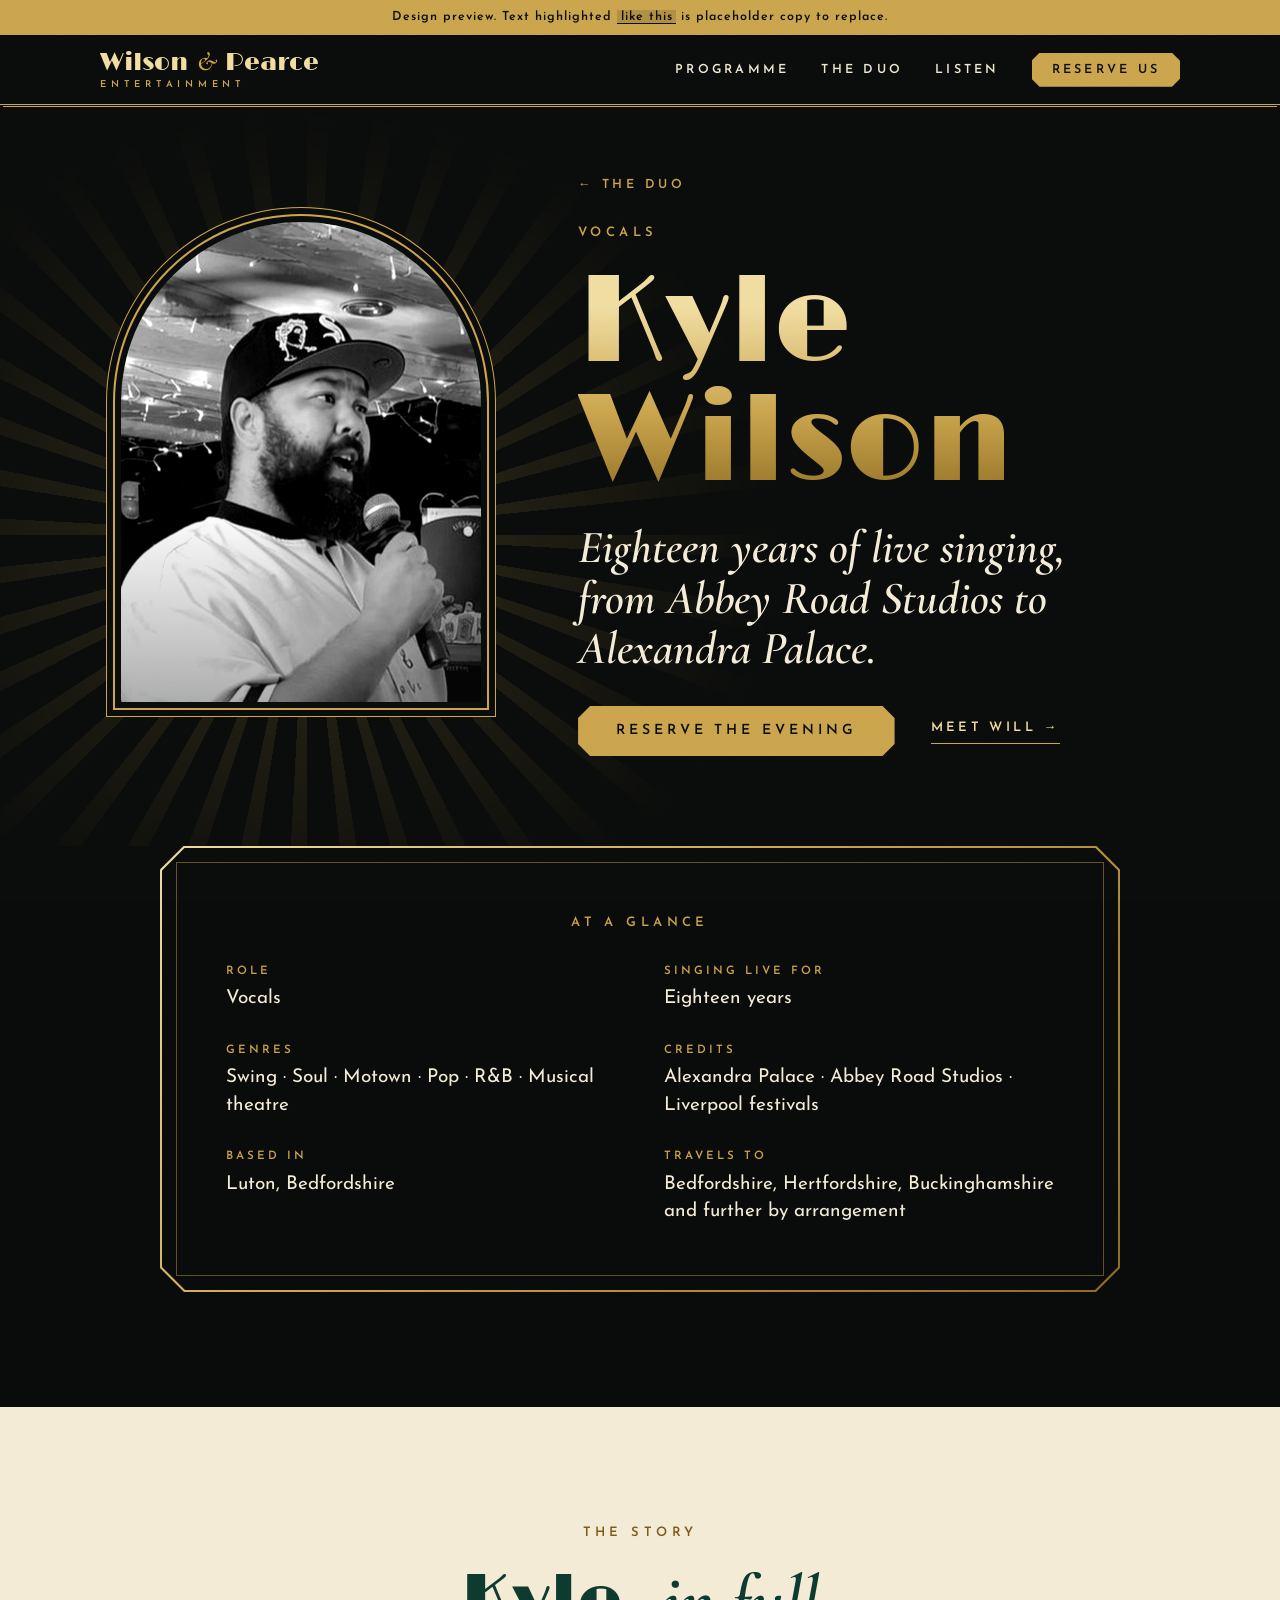
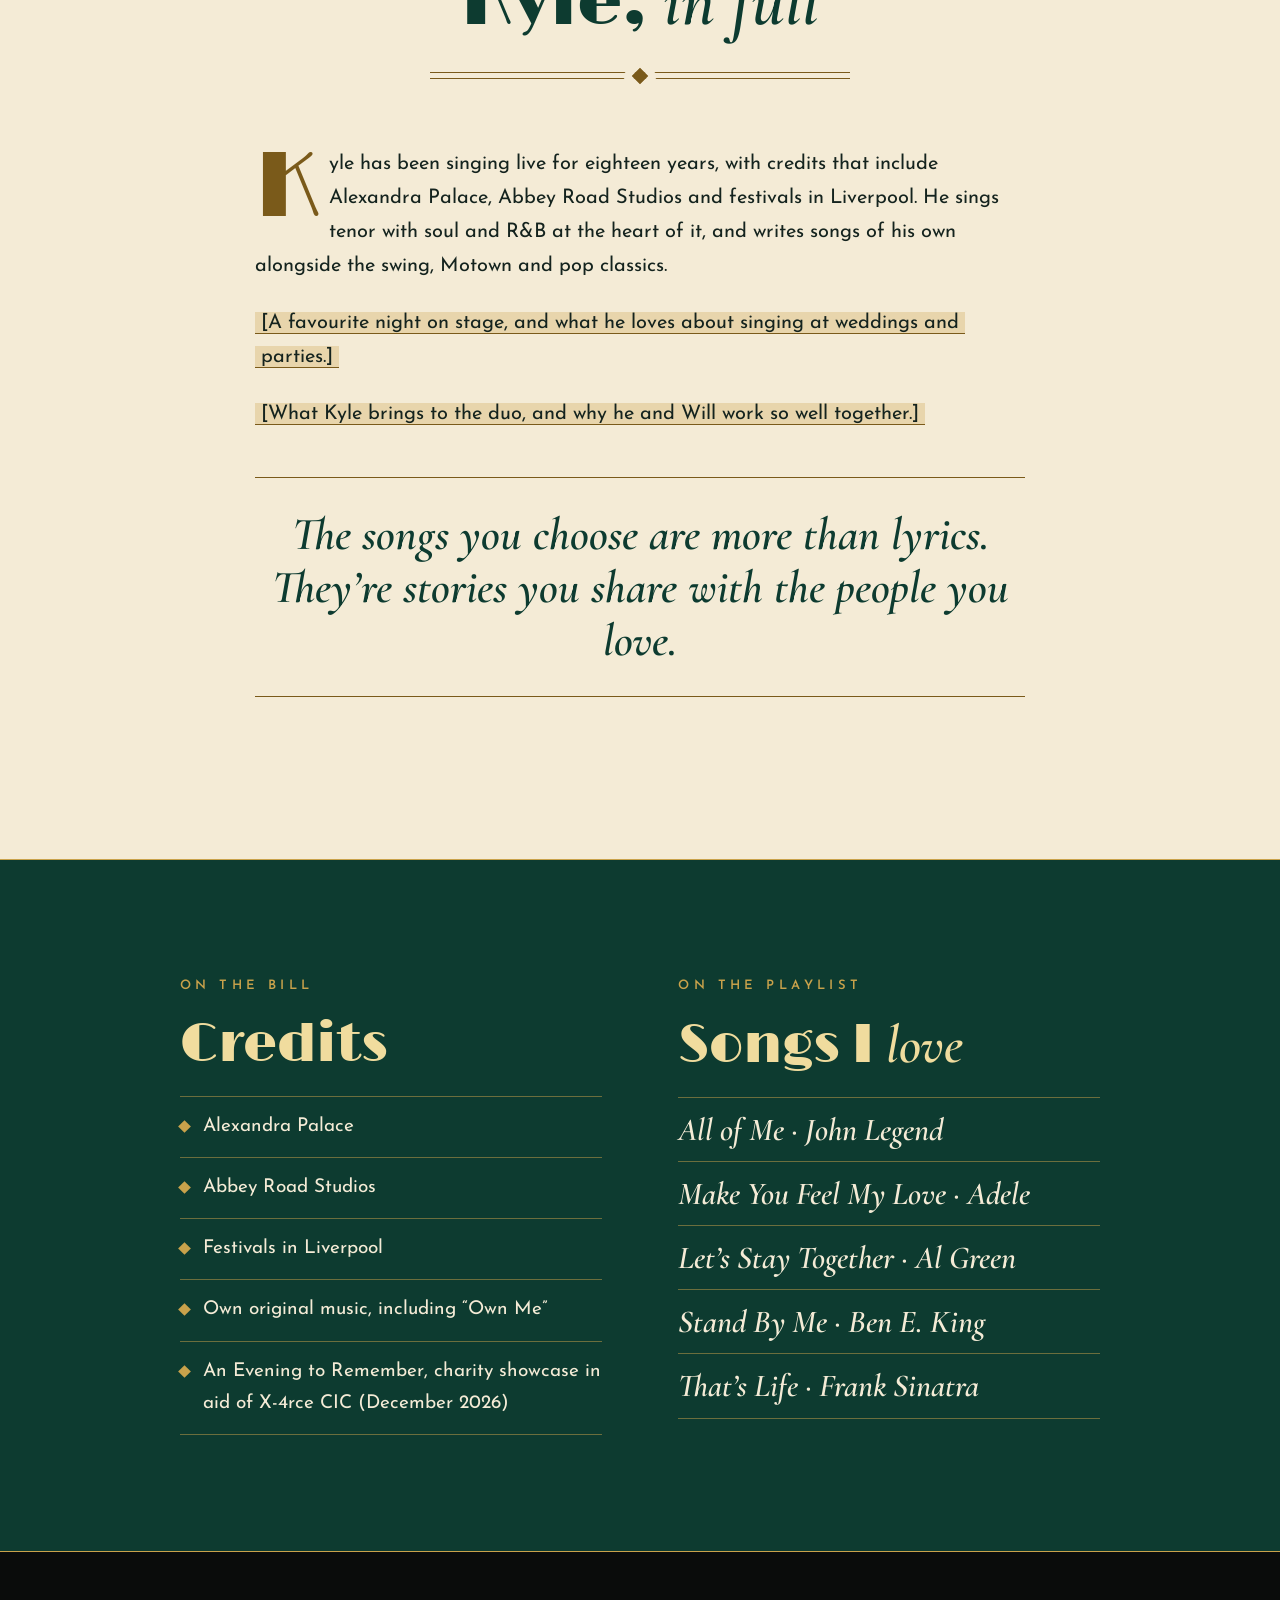
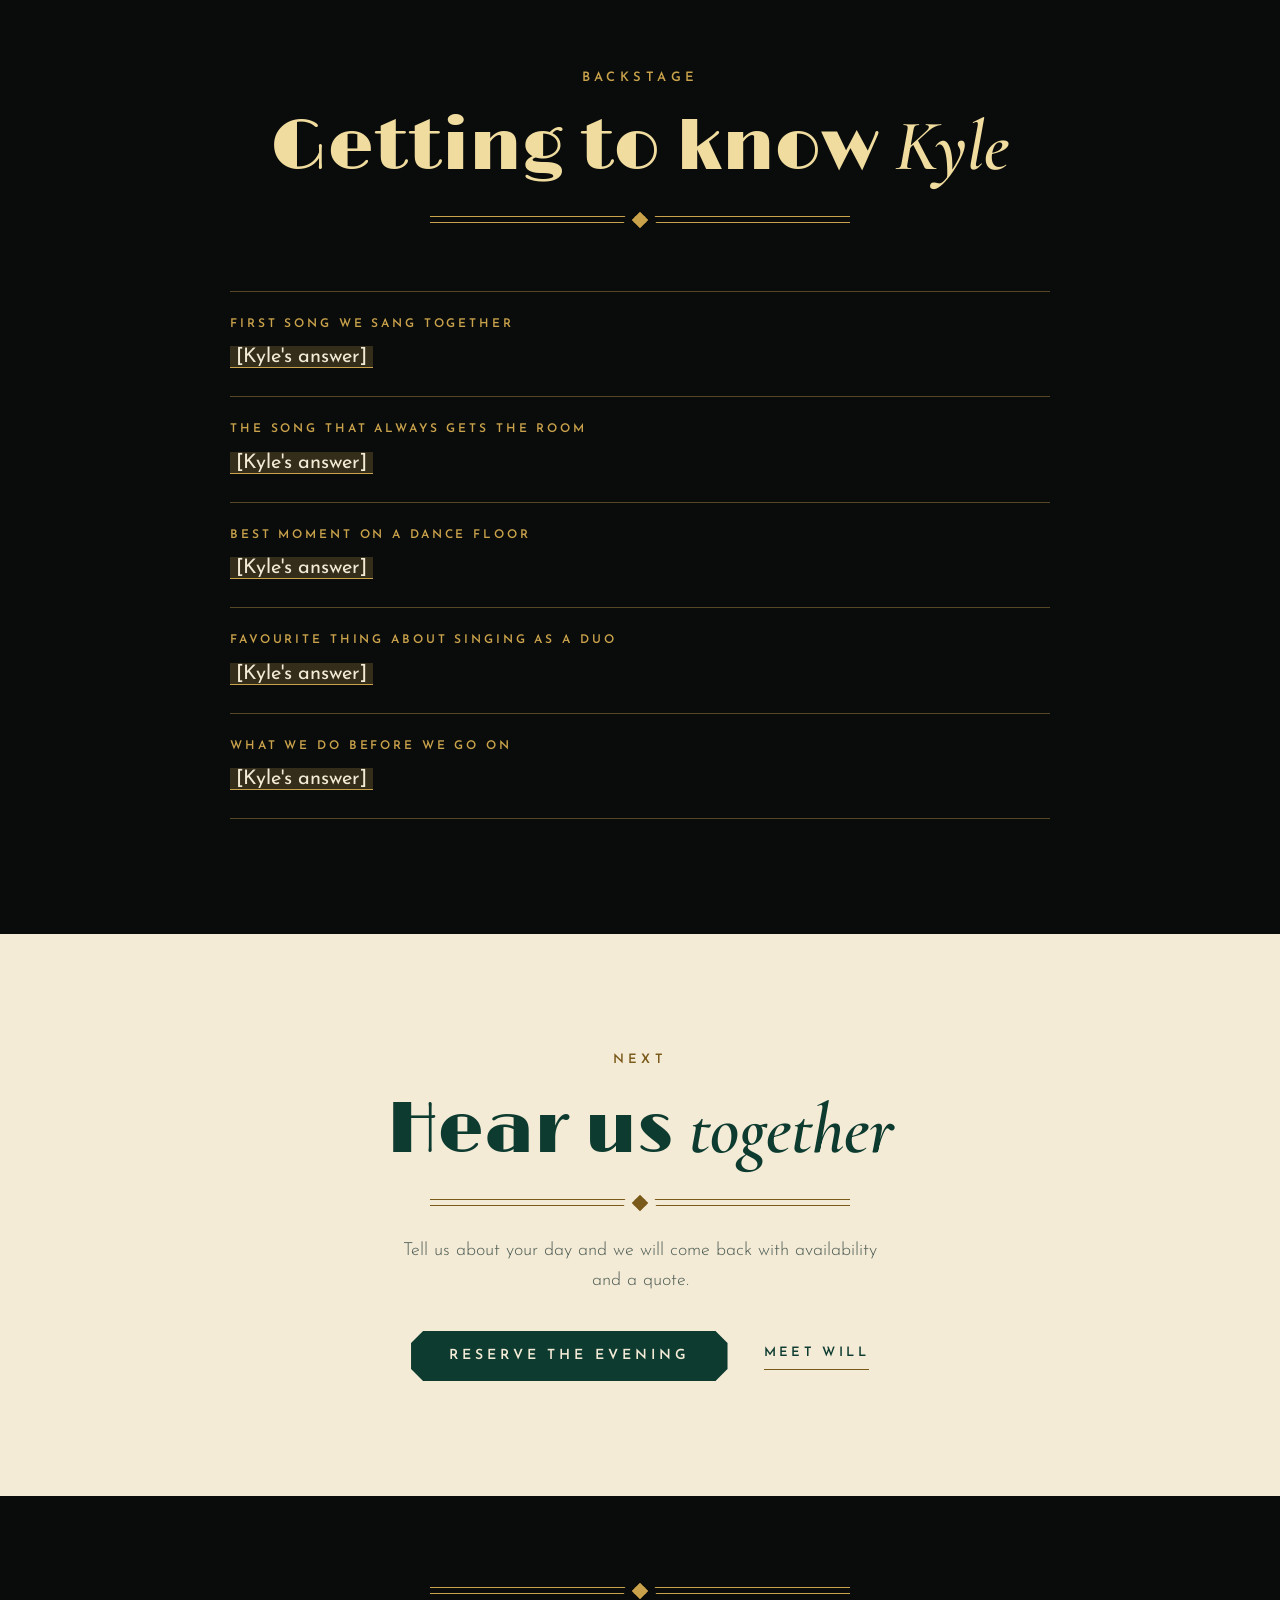
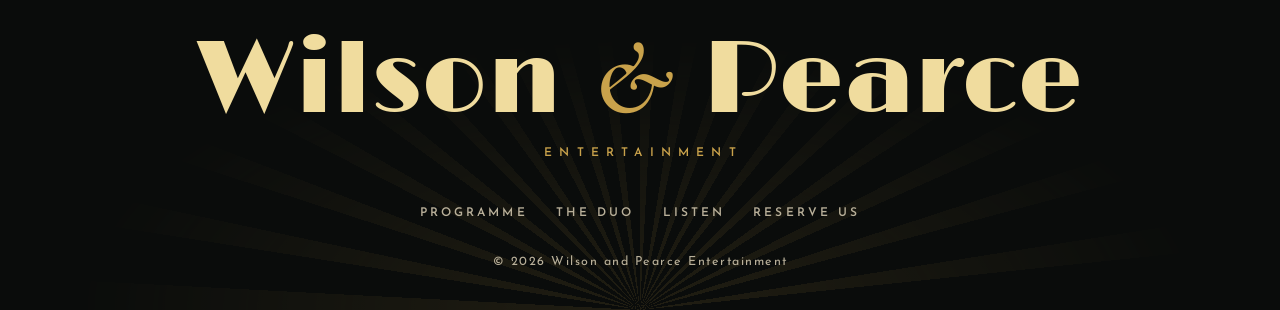
==== commit 2b0a543b: "Fill in known Kyle details: location, credits, songs, years Co-Authored-By: Claude Sonnet 5.5 <norep" ====
--- a/kyle.html
+++ b/kyle.html
@@ -41,7 +41,7 @@
         <a class="crumb caps" href="./#us">&larr; The duo</a>
         <p class="kicker">Vocals</p>
         <h1 aria-label="Kyle Wilson"><span>Kyle</span><span>Wilson</span></h1>
-        <p class="tagline">Ten years of live singing, from Abbey Road Studios to Alexandra Palace.</p>
+        <p class="tagline">Eighteen years of live singing, from Abbey Road Studios to Alexandra Palace.</p>
         <div class="actions left">
           <a class="btn" href="./#hello">Reserve the evening</a>
           <a class="link" href="will.html">Meet Will &rarr;</a>
@@ -54,7 +54,7 @@
     <div class="wrap">
       <div class="card"><div class="card-in">
         <p class="kicker center" style="margin-bottom:28px;position:relative">At a glance</p>
-        <dl class="facts"><div><dt>Role</dt><dd>Vocals</dd></div><div><dt>Singing live for</dt><dd>Ten years</dd></div><div><dt>Genres</dt><dd>Swing &middot; Soul &middot; Motown &middot; Pop &middot; R&amp;B &middot; Musical theatre</dd></div><div><dt>Credits</dt><dd>Alexandra Palace &middot; Abbey Road Studios &middot; Liverpool festivals</dd></div><div><dt>Based in</dt><dd><span class="ph">[Town or area]</span></dd></div><div><dt>Travels to</dt><dd><span class="ph">[Area covered]</span></dd></div></dl>
+        <dl class="facts"><div><dt>Role</dt><dd>Vocals</dd></div><div><dt>Singing live for</dt><dd>Eighteen years</dd></div><div><dt>Genres</dt><dd>Swing &middot; Soul &middot; Motown &middot; Pop &middot; R&amp;B &middot; Musical theatre</dd></div><div><dt>Credits</dt><dd>Alexandra Palace &middot; Abbey Road Studios &middot; Liverpool festivals</dd></div><div><dt>Based in</dt><dd>Luton, Bedfordshire</dd></div><div><dt>Travels to</dt><dd>Bedfordshire, Hertfordshire, Buckinghamshire and further by arrangement</dd></div></dl>
       </div></div>
     </div>
   </section>
@@ -67,8 +67,8 @@
         <div class="rule" style="margin-top:28px" aria-hidden="true"><i></i></div>
       </div>
       <div class="story-in drop">
-        <p>Kyle has been singing live for ten years, with credits that include Alexandra Palace, Abbey Road Studios and festivals in Liverpool. <span class="ph">[How Kyle started singing and what pulled him towards swing and soul.]</span></p><p><span class="ph">[A favourite night on stage, and what he loves about singing at weddings and parties.]</span></p><p><span class="ph">[What Kyle brings to the duo, and why he and Will work so well together.]</span></p>
-        <blockquote class="pullquote" style="margin-inline:0"><span class="ph">[A short line in Kyle's own words about why he sings.]</span></blockquote>
+        <p>Kyle has been singing live for eighteen years, with credits that include Alexandra Palace, Abbey Road Studios and festivals in Liverpool. He sings tenor with soul and R&amp;B at the heart of it, and writes songs of his own alongside the swing, Motown and pop classics.</p><p><span class="ph">[A favourite night on stage, and what he loves about singing at weddings and parties.]</span></p><p><span class="ph">[What Kyle brings to the duo, and why he and Will work so well together.]</span></p>
+        <blockquote class="pullquote" style="margin-inline:0">The songs you choose are more than lyrics. They&rsquo;re stories you share with the people you love.</blockquote>
       </div>
     </div>
   </section>
@@ -78,12 +78,12 @@
       <div>
         <p class="kicker">On the bill</p>
         <h2>Credits</h2>
-        <ul class="credits"><li>Alexandra Palace</li><li>Abbey Road Studios</li><li>Festivals in Liverpool</li><li><span class="ph">[Another venue or event]</span></li><li><span class="ph">[Another venue or event]</span></li></ul>
+        <ul class="credits"><li>Alexandra Palace</li><li>Abbey Road Studios</li><li>Festivals in Liverpool</li><li>Own original music, including &ldquo;Own Me&rdquo;</li><li>An Evening to Remember, charity showcase in aid of X-4rce CIC (December 2026)</li></ul>
       </div>
       <div>
         <p class="kicker">On the playlist</p>
         <h2>Songs I <em>love</em></h2>
-        <ul class="songs" style="margin-top:0"><li><span class="ph">[Song title &middot; Artist]</span></li><li><span class="ph">[Song title &middot; Artist]</span></li><li><span class="ph">[Song title &middot; Artist]</span></li><li><span class="ph">[Song title &middot; Artist]</span></li><li><span class="ph">[Song title &middot; Artist]</span></li></ul>
+        <ul class="songs" style="margin-top:0"><li>All of Me &middot; John Legend</li><li>Make You Feel My Love &middot; Adele</li><li>Let&rsquo;s Stay Together &middot; Al Green</li><li>Stand By Me &middot; Ben E. King</li><li>That&rsquo;s Life &middot; Frank Sinatra</li></ul>
       </div>
     </div>
   </section>
